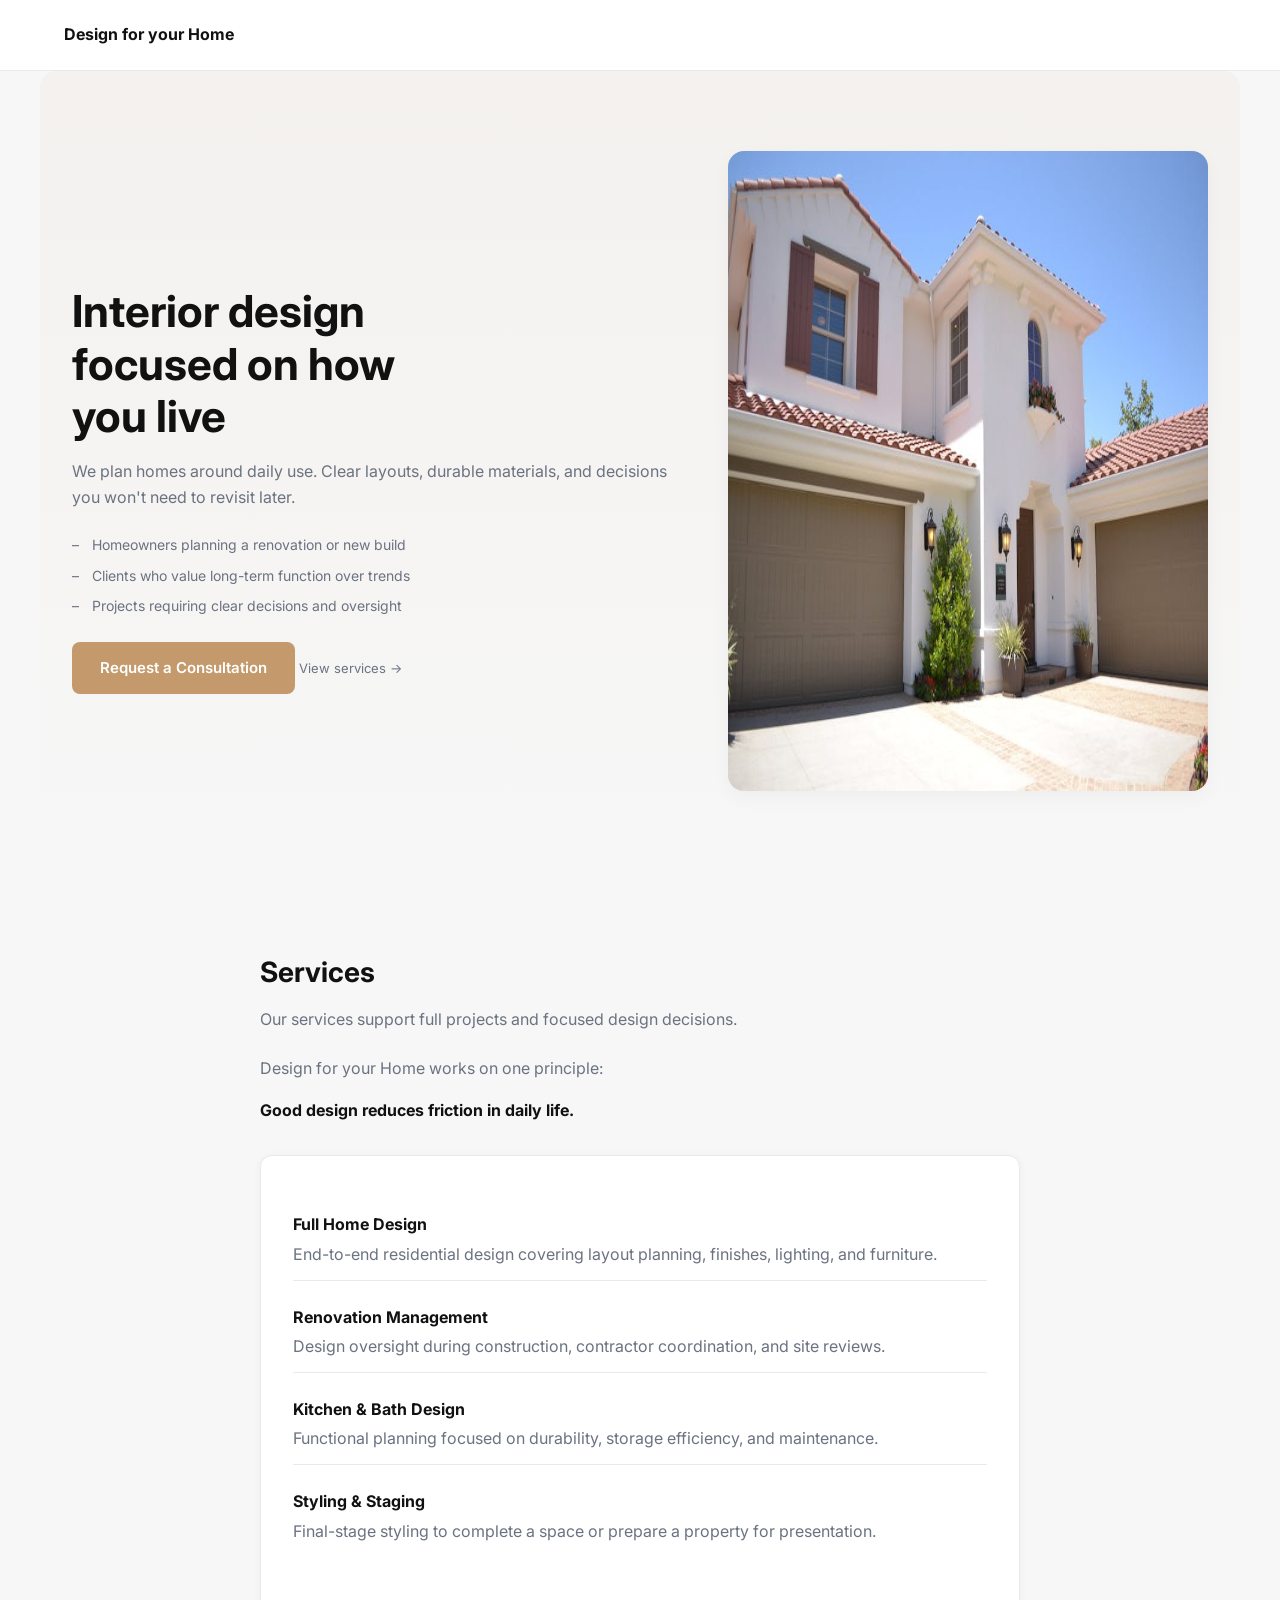
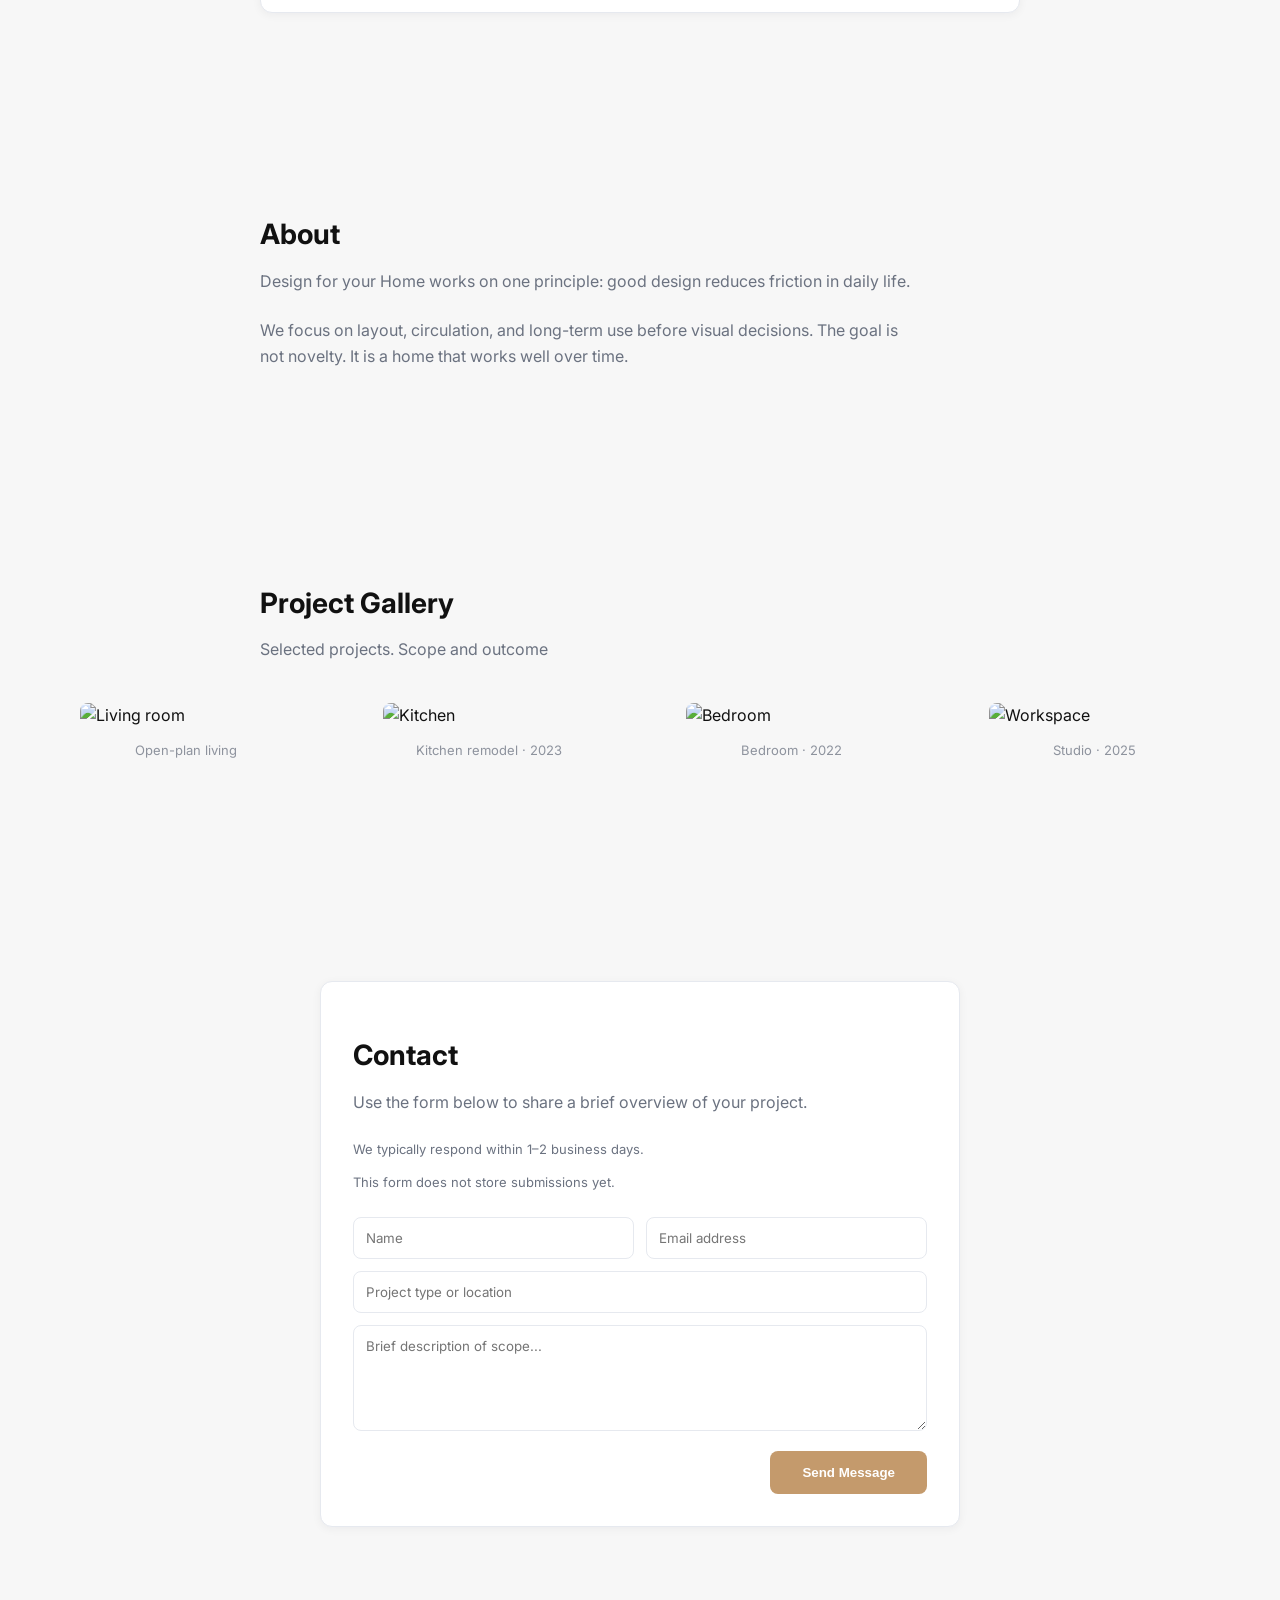
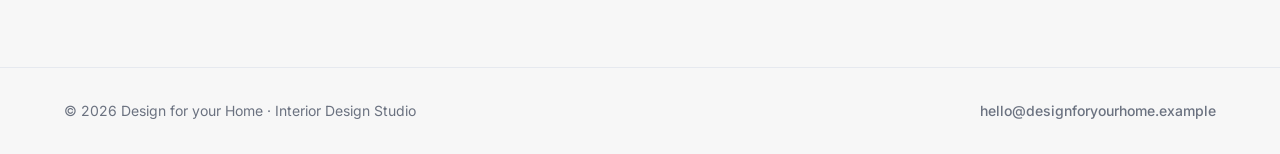
==== index.html @ 6b6bef93 "feat: finalize landing page v1 with CTA reinforcement" ====
<!DOCTYPE html>
<html lang="en">
  <head>
    <meta charset="utf-8" />
    <meta name="viewport" content="width=device-width, initial-scale=1" />
    <meta name="robots" content="index, follow" />
    <meta
      name="description"
      content="Interior design studio focused on functional, long-term residential design. Layout planning, renovations, and full home design."
    />
    <title>Design for your Home — Interior Design Studio</title>
    <link
      href="https://fonts.googleapis.com/css2?family=Inter:wght@300;500;700&display=swap"
      rel="stylesheet"
    />
    <link rel="stylesheet" href="assets/css/style.css" />
    <script src="assets/js/main.js" defer></script>
  </head>
  <body>
    <header class="site-header">
      <div class="container">
        <a class="brand" href="#">Design for your Home</a>
        <nav class="nav">
          <div id="nav-links" class="nav-links-wrapper">
            <a class="nav-link" href="#services">Services</a>
            <a class="nav-link" href="#about">About</a>
            <a class="btn btn-primary nav-cta" href="#contact">Contact</a>
          </div>

          <button
            id="mobile-toggle"
            class="mobile-toggle"
            aria-label="Toggle navigation"
            aria-expanded="false"
            aria-controls="nav-links"
          >
            <span class="bar"></span>
            <span class="bar"></span>
            <span class="bar"></span>
          </button>
        </nav>
      </div>
    </header>

    <main>
      <section class="container hero">
        <div class="hero-content">
          <h1>Interior design focused on how you live</h1>
          <p class="text-muted">
            We plan homes around daily use. Clear layouts, durable materials,
            and decisions you won't need to revisit later.
          </p>
          <ul class="hero-qualifier mt-md">
            <li>Homeowners planning a renovation or new build</li>
            <li>Clients who value long-term function over trends</li>
            <li>Projects requiring clear decisions and oversight</li>
          </ul>

          <div class="mt-md">
            <a class="btn btn-primary" href="#contact"
              >Request a Consultation</a
            >
            <a class="text-muted text-small mt-sm" href="#services">
              View services →
            </a>
          </div>
        </div>
        <div class="hero-image-wrapper">
          <img
            class="hero-img"
            src="assets/images/gallery-206172.jpg"
            alt="Modern white home exterior"
            width="960"
            height="640"
          />
        </div>
      </section>

      <section id="services" class="container section">
        <div class="section-narrow">
          <h2>Services</h2>
          <p class="text-muted">
            Our services support full projects and focused design decisions.
          </p>

          <p class="text-muted">Design for your Home works on one principle:</p>
          <p><strong>Good design reduces friction in daily life.</strong></p>

          <div class="card mt-lg">
            <dl class="service-list">
              <dt>Full Home Design</dt>
              <dd>
                End-to-end residential design covering layout planning,
                finishes, lighting, and furniture.
              </dd>

              <dt>Renovation Management</dt>
              <dd>
                Design oversight during construction, contractor coordination,
                and site reviews.
              </dd>

              <dt>Kitchen & Bath Design</dt>
              <dd>
                Functional planning focused on durability, storage efficiency,
                and maintenance.
              </dd>

              <dt>Styling & Staging</dt>
              <dd>
                Final-stage styling to complete a space or prepare a property
                for presentation.
              </dd>
            </dl>
          </div>
        </div>
      </section>

      <section id="about" class="container section">
        <div class="section-narrow">
          <h2>About</h2>
          <p class="text-muted">
            Design for your Home works on one principle: good design reduces
            friction in daily life.
          </p>
          <p class="text-muted">
            We focus on layout, circulation, and long-term use before visual
            decisions. The goal is not novelty. It is a home that works well
            over time.
          </p>
        </div>
      </section>

      <section class="container section">
        <div class="section-narrow">
          <h2>Project Gallery</h2>
          <p class="text-muted">Selected projects. Scope and outcome</p>
        </div>
        <div class="grid-4 mt-md">
          <figure>
            <img
              src="https://images.pexels.com/photos/206172/pexels-photo-206172.jpeg?auto=compress&cs=tinysrgb&w=800"
              alt="Living room"
              loading="lazy"
            />
            <figcaption class="text-muted text-small mt-sm">
              Open-plan living
            </figcaption>
          </figure>
          <figure>
            <img
              src="https://images.pexels.com/photos/271624/pexels-photo-271624.jpeg?auto=compress&cs=tinysrgb&w=800"
              alt="Kitchen"
              loading="lazy"
            />
            <figcaption class="text-muted text-small mt-sm">
              Kitchen remodel · 2023
            </figcaption>
          </figure>
          <figure>
            <img
              src="https://images.pexels.com/photos/271806/pexels-photo-271806.jpeg?auto=compress&cs=tinysrgb&w=800"
              alt="Bedroom"
              loading="lazy"
            />
            <figcaption class="text-muted text-small mt-sm">
              Bedroom · 2022
            </figcaption>
          </figure>
          <figure>
            <img
              src="https://images.pexels.com/photos/1571452/pexels-photo-1571452.jpeg?auto=compress&cs=tinysrgb&w=800"
              alt="Workspace"
              loading="lazy"
            />
            <figcaption class="text-muted text-small mt-sm">
              Studio · 2025
            </figcaption>
          </figure>
        </div>
      </section>

      <section id="contact" class="container section">
        <div class="section-narrow">
          <div class="card">
            <h2>Contact</h2>
            <p class="text-muted">
              Use the form below to share a brief overview of your project.
            </p>

            <p class="text-small text-muted">
              We typically respond within 1–2 business days.
            </p>
            <p class="text-small text-muted mt-sm">
              This form does not store submissions yet.
            </p>

            <form action="#" method="post" class="form-grid mt-md">
              <div class="form-row">
                <input
                  type="text"
                  name="name"
                  class="input-field"
                  placeholder="Name"
                  required
                />
                <input
                  type="email"
                  name="email"
                  class="input-field"
                  placeholder="Email address"
                  required
                />
              </div>
              <div>
                <input
                  type="text"
                  name="subject"
                  class="input-field"
                  placeholder="Project type or location"
                />
              </div>
              <div>
                <textarea
                  name="message"
                  class="input-field"
                  rows="5"
                  placeholder="Brief description of scope..."
                ></textarea>
              </div>
              <div class="text-right">
                <button type="submit" class="btn btn-primary">
                  Send Message
                </button>
              </div>
            </form>
          </div>
        </div>
      </section>
    </main>

    <footer class="site-footer">
      <div class="container footer-flex">
        <div>
          <div>© 2026 Design for your Home · Interior Design Studio</div>
        </div>
        <div>
          <a href="mailto:hello@designforyourhome.example"
            >hello@designforyourhome.example</a
          >
        </div>
      </div>
    </footer>
  </body>
</html>
---- assets/css/style.css ----
:root {
  /* --- 1. Design Tokens --- */
  --color-primary: #c49a6c;
  --color-primary-fg: #ffffff;

  --color-bg: #f7f7f7;
  --color-surface: #ffffff;

  --color-text-main: #111111;
  --color-text-muted: #6b7280;
  --color-border: #e6e9ef;

  /* Spacing Scale */
  --space-xs: 8px;
  --space-sm: 12px;
  --space-md: 24px; /* Increased slightly for better breathing room */
  --space-lg: 32px;
  --space-xl: 60px;
  --space-2xl: 80px;

  --container-width: 1200px;

  --radius-sm: 8px;
  --radius-md: 12px;
  --radius-lg: 16px;

  --shadow-sm: 0 2px 10px rgba(15, 23, 35, 0.05);
  --shadow-card: 0 6px 20px rgba(15, 23, 35, 0.04);
}

/* --- 2. Base Reset --- */
* {
  box-sizing: border-box;
}

body {
  margin: 0;
  font-family: "Inter", system-ui, sans-serif;
  color: var(--color-text-main);
  background: var(--color-bg);
  line-height: 1.6;
  -webkit-font-smoothing: antialiased;
}

a {
  text-decoration: none;
  color: inherit;
  transition: opacity 0.2s;
}
a:hover {
  opacity: 0.8;
}

img {
  max-width: 100%;
  display: block;
}

h1 {
  font-size: 2.75rem;
  line-height: 1.2;
  margin-bottom: var(--space-sm);
}

h2 {
  font-size: 1.75rem;
  line-height: 1.3;
  margin-bottom: var(--space-sm);
}

h3 {
  font-size: 1.25rem;
  line-height: 1.4;
  margin-bottom: var(--space-xs);
}

p {
  margin-bottom: var(--space-sm);
  max-width: 65ch;
}

/* --- 3. Layout Classes --- */
.container {
  max-width: var(--container-width);
  margin: 0 auto;
  padding: 0 var(--space-md);
}

.section {
  padding: var(--space-xl) 0;
}

.section + .section {
  margin-top: var(--space-xl);
}

.section-narrow {
  max-width: 760px;
  margin: auto;
}

.section h2 {
  margin-bottom: var(--space-sm);
}

.section p:first-of-type {
  margin-bottom: var(--space-md);
}

/* Grids */
.grid-3 {
  display: grid;
  grid-template-columns: repeat(3, 1fr);
  gap: var(--space-md);
}

.grid-4 {
  display: grid;
  grid-template-columns: repeat(4, 1fr);
  gap: var(--space-sm);
}

/* --- 4. Components --- */
/* Buttons */
.btn {
  display: inline-block;
  padding: 12px 20px;
  border-radius: var(--radius-sm);
  font-weight: 600;
  cursor: pointer;
  border: none;
}

.btn-primary {
  background: var(--color-primary);
  color: var(--color-primary-fg);
}

/* Navigation */
.site-header {
  background: var(--color-surface);
  position: sticky;
  top: 0;
  z-index: 100;
  border-bottom: 1px solid var(--color-border);
}

.site-header .container {
  display: flex;
  align-items: center;
  justify-content: space-between;
  height: 70px;
}

.brand {
  font-weight: 700;
  color: var(--color-text-main);
}
.nav {
  display: flex;
  gap: var(--space-md);
  align-items: center;
}
.nav-link {
  color: var(--color-text-muted);
  font-size: 14px;
  font-weight: 500;
}
.nav-link:hover {
  color: var(--color-primary);
}
.nav-link.active-link {
  color: var(--color-text-main);
  font-weight: 700;
}
/* Default state: Hidden */
.nav-links-wrapper {
  display: none;
  position: absolute;
  top: 70px; /* Height of header */
  left: 0;
  width: 100%;
  background: var(--color-surface);
  border-bottom: 1px solid var(--color-border);
  padding: var(--space-md);
  flex-direction: column;
  box-shadow: var(--shadow-card);
}

/* JS adds this class when clicked */
.nav-links-wrapper.is-open {
  display: flex;
}
/* Header CTA emphasis (JS-assisted) */
.nav-cta.cta-active {
  box-shadow: 0 0 0 6px rgba(196, 154, 108, 0.15);
  transition: box-shadow 0.3s ease;
}

/* Cards */
.card {
  background: var(--color-surface);
  padding: var(--space-lg);
  border-radius: var(--radius-md);
  border: 1px solid var(--color-border);
  box-shadow: var(--shadow-sm);
  margin-top: var(--space-md);
}

#contact .card {
  max-width: 640px;
  margin-left: auto;
  margin-right: auto;
}
#contact .btn-primary {
  padding: 14px 32px;
}

/* Specific Sections */
.hero {
  display: grid;
  grid-template-columns: 1fr 480px;
  gap: var(--space-lg);
  align-items: center;

  padding: var(--space-2xl) calc(var(--space-md) + 8px);

  background: linear-gradient(180deg, rgba(196, 154, 108, 0.06), transparent);
  border-radius: var(--radius-lg);
}

.hero h1 {
  max-width: 12ch;
}
.hero-qualifier {
  list-style: none;
  padding: 0;
  margin: 0;
  max-width: 42ch;
}

.hero-qualifier li {
  position: relative;
  padding-left: 20px;
  margin-bottom: 8px;
  color: var(--color-text-muted);
  font-size: 14px;
}

.hero-qualifier li::before {
  content: "–";
  position: absolute;
  left: 0;
}

.hero .btn-primary {
  padding: 14px 28px;
  font-size: 15px;
}

.hero-img {
  border-radius: var(--radius-lg);
  box-shadow: var(--shadow-card);
}

/* Service List */
.service-list dt {
  font-weight: 700;
  margin-top: var(--space-md);
  color: var(--color-text-main);
  font-size: 1rem;
}
.service-list dd {
  margin: 4px 0 var(--space-md) 0;
  color: var(--color-text-muted);
  padding-bottom: var(--space-sm);
  border-bottom: 1px solid var(--color-border);
}
.service-list dd:last-of-type {
  border-bottom: none;
}
#services p {
  max-width: 50ch;
}

/* Forms */
.form-grid {
  display: grid;
  gap: var(--space-sm);
}
.form-row {
  display: grid;
  grid-template-columns: 1fr 1fr;
  gap: var(--space-sm);
}
.input-field {
  width: 100%;
  padding: 12px;
  border-radius: var(--radius-sm);
  border: 1px solid var(--color-border);
  font-family: inherit;
}
.input-field:focus {
  outline: 2px solid var(--color-primary);
  border-color: transparent;
}
.footer-flex {
  display: flex;
  justify-content: space-between;
}
.site-footer {
  padding: var(--space-lg) 0;
  border-top: 1px solid var(--color-border);
  color: var(--color-text-muted);
  font-size: 14px;
  margin-top: var(--space-2xl);
}
.site-footer a {
  color: var(--color-text-muted);
  font-weight: 500;
}

.mt-sm {
  margin-top: var(--space-sm);
}
.mt-md {
  margin-top: var(--space-md);
}
.mt-lg {
  margin-top: var(--space-lg);
}

.text-muted {
  color: var(--color-text-muted);
}
.text-small {
  font-size: 13px;
}
.text-right {
  text-align: right;
}

.col-span-2 {
  grid-column: span 2;
}
.img-cover {
  width: 100%;
  height: 100%;
  object-fit: cover;
}
figure img {
  border-radius: var(--radius-sm);
  transition: transform 0.3s ease, box-shadow 0.3s ease;
}

figure:hover img {
  transform: translateY(-2px);
  box-shadow: var(--shadow-card);
}

figcaption {
  opacity: 0.75;
  text-align: center;
}

.mobile-toggle {
  display: none;
  background: none;
  border: none;
  cursor: pointer;
  padding: 4px;
}
.mobile-toggle .bar {
  display: block;
  width: 24px;
  height: 2px;
  background: var(--color-text-main);
  margin: 5px 0;
  transition: 0.3s;
}
@media (max-width: 768px) {
  .nav {
    display: flex;
    gap: var(--space-sm);
  }
  .mobile-toggle {
    display: block;
  }
  .nav-link {
    display: none;
  }

  .grid-3,
  .grid-4,
  .form-row,
  .hero {
    grid-template-columns: 1fr;
  }

  .hero {
    text-align: center;
    padding-top: var(--space-xl);
  }

  .hero-qualifier {
    margin: 0 auto;
    text-align: left;
    display: inline-block;
  }

  .col-span-2 {
    grid-column: span 1;
  }
}
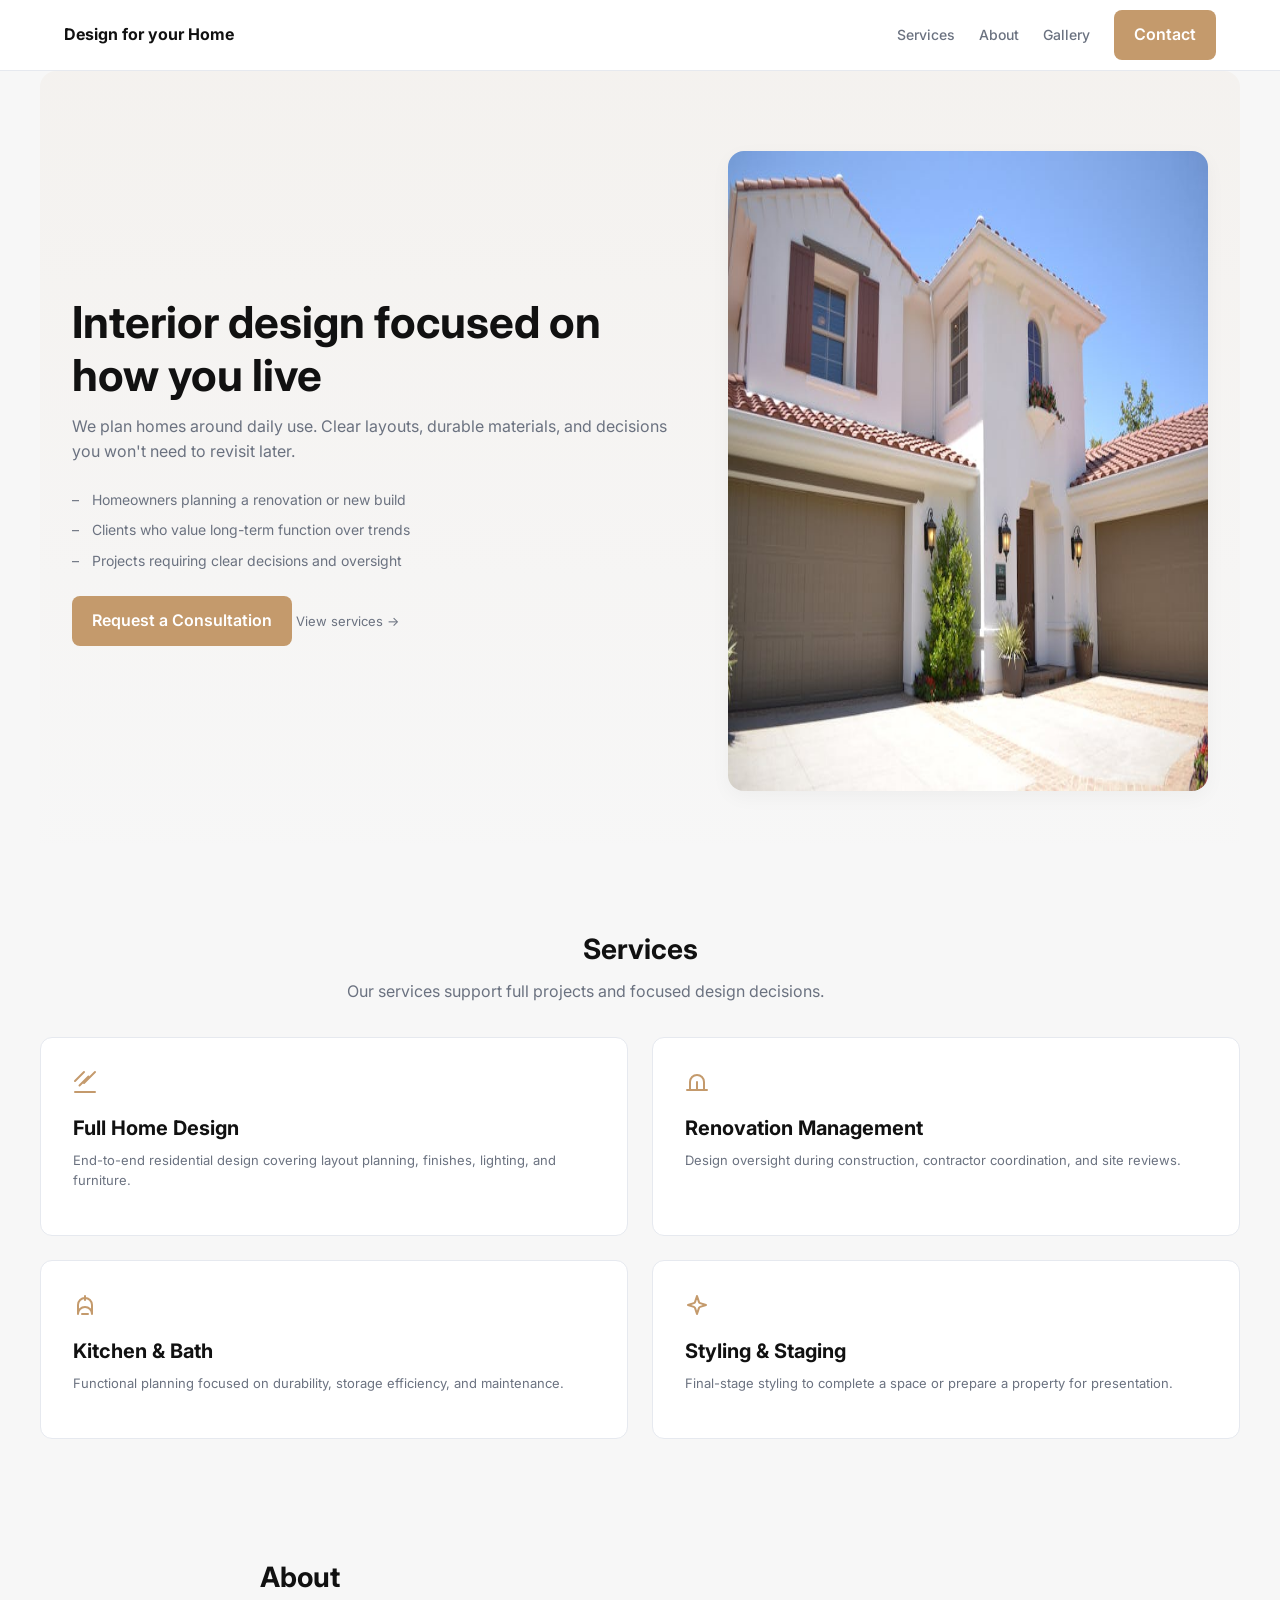
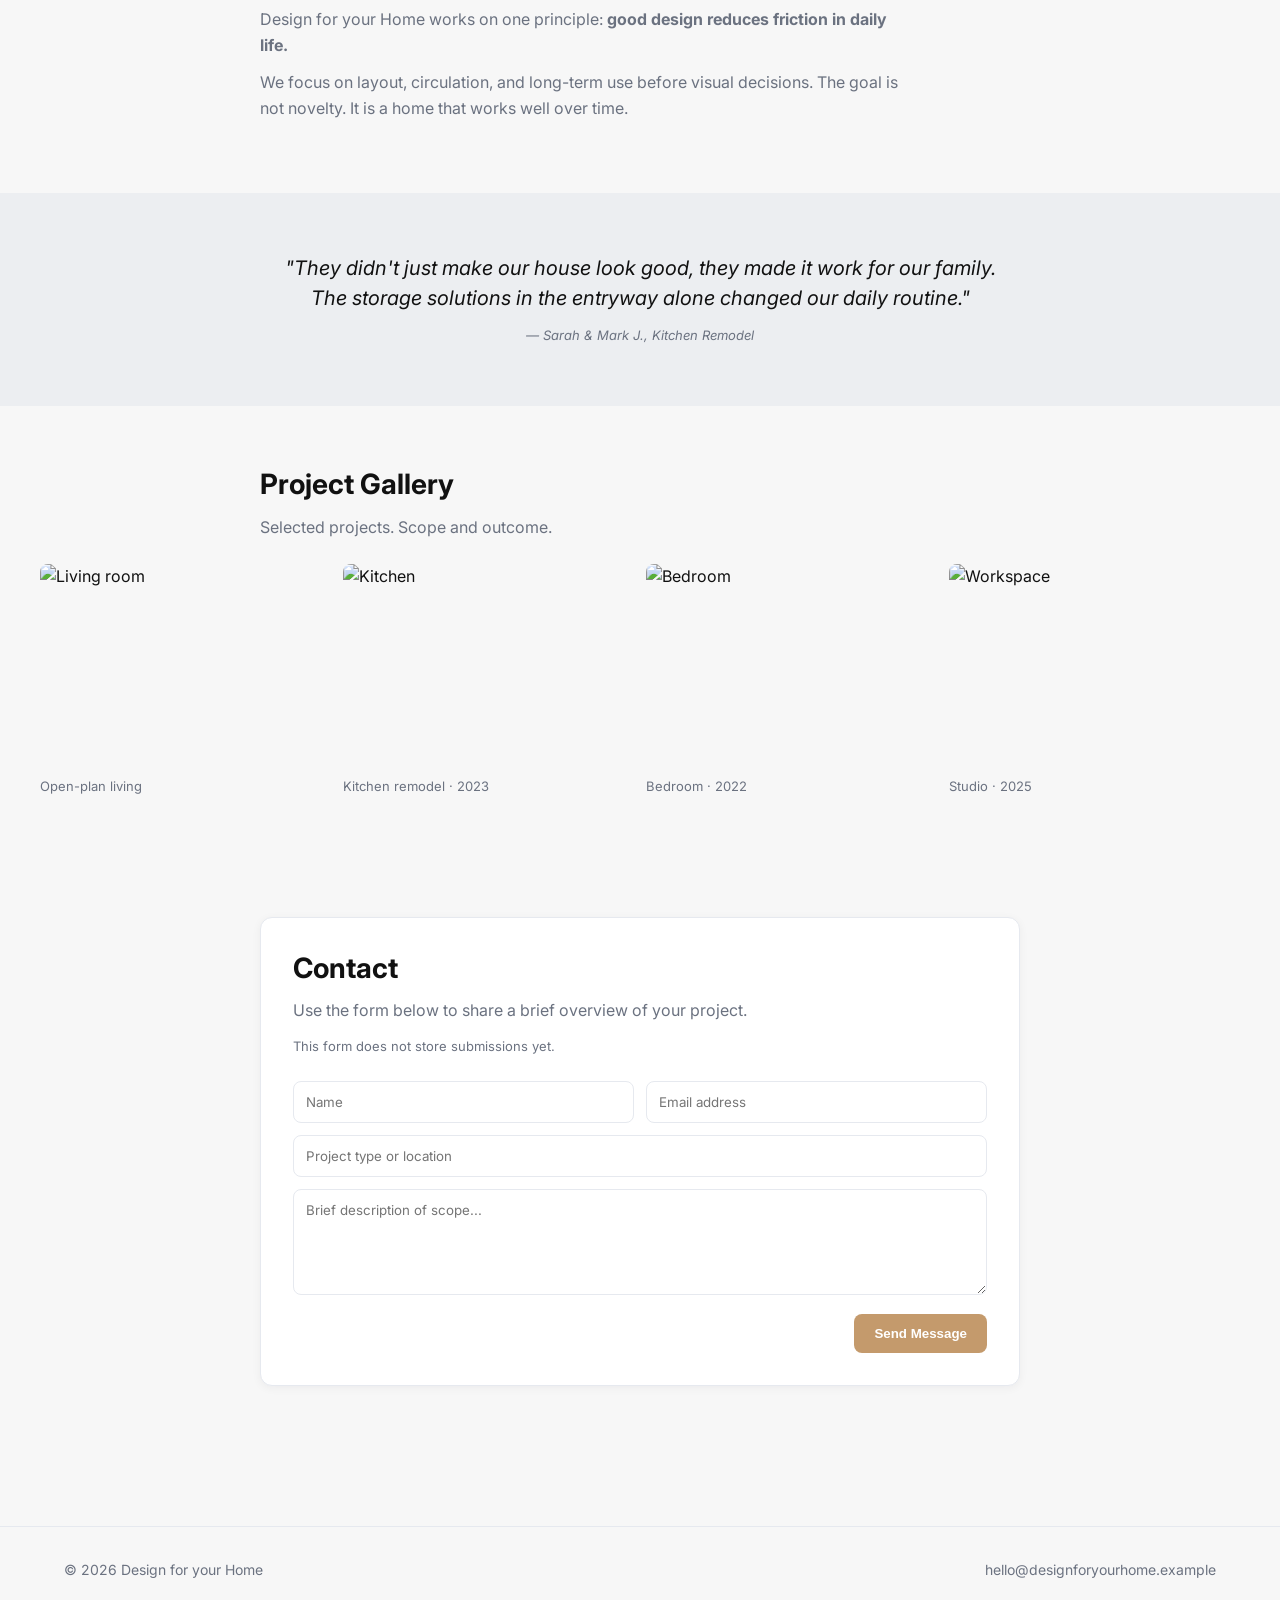
==== commit 966708c1: "feat: upgrade UI with services grid, testimonials, and lightbox gallery" ====
--- a/index.html
+++ b/index.html
@@ -1,4 +1,4 @@
-<!DOCTYPE html>
+<!doctype html>
 <html lang="en">
   <head>
     <meta charset="utf-8" />
@@ -10,13 +10,18 @@
     />
     <title>Design for your Home — Interior Design Studio</title>
     <link
-      href="https://fonts.googleapis.com/css2?family=Inter:wght@300;500;700&display=swap"
+      href="https://fonts.googleapis.com/css2?family=Inter:wght@300;400;500;600&display=swap"
       rel="stylesheet"
     />
     <link rel="stylesheet" href="assets/css/style.css" />
     <script src="assets/js/main.js" defer></script>
   </head>
   <body>
+    <div id="lightbox" class="lightbox">
+      <span class="lightbox-close">&times;</span>
+      <img id="lightbox-img" src="" alt="Enlarged view" />
+    </div>
+
     <header class="site-header">
       <div class="container">
         <a class="brand" href="#">Design for your Home</a>
@@ -24,6 +29,7 @@
           <div id="nav-links" class="nav-links-wrapper">
             <a class="nav-link" href="#services">Services</a>
             <a class="nav-link" href="#about">About</a>
+            <a class="nav-link" href="#gallery">Gallery</a>
             <a class="btn btn-primary nav-cta" href="#contact">Contact</a>
           </div>
 
@@ -43,7 +49,7 @@
     </header>
 
     <main>
-      <section class="container hero">
+      <section class="container hero reveal">
         <div class="hero-content">
           <h1>Interior design focused on how you live</h1>
           <p class="text-muted">
@@ -77,51 +83,119 @@
       </section>
 
       <section id="services" class="container section">
-        <div class="section-narrow">
+        <div class="section-narrow text-center mb-lg reveal">
           <h2>Services</h2>
           <p class="text-muted">
             Our services support full projects and focused design decisions.
           </p>
-
-          <p class="text-muted">Design for your Home works on one principle:</p>
-          <p><strong>Good design reduces friction in daily life.</strong></p>
-
-          <div class="card mt-lg">
-            <dl class="service-list">
-              <dt>Full Home Design</dt>
-              <dd>
-                End-to-end residential design covering layout planning,
-                finishes, lighting, and furniture.
-              </dd>
-
-              <dt>Renovation Management</dt>
-              <dd>
-                Design oversight during construction, contractor coordination,
-                and site reviews.
-              </dd>
-
-              <dt>Kitchen & Bath Design</dt>
-              <dd>
-                Functional planning focused on durability, storage efficiency,
-                and maintenance.
-              </dd>
-
-              <dt>Styling & Staging</dt>
-              <dd>
-                Final-stage styling to complete a space or prepare a property
-                for presentation.
-              </dd>
-            </dl>
-          </div>
-        </div>
-      </section>
-
-      <section id="about" class="container section">
+        </div>
+
+        <div class="grid-2 reveal">
+          <div class="service-card">
+            <div class="service-icon">
+              <svg
+                width="24"
+                height="24"
+                viewBox="0 0 24 24"
+                fill="none"
+                stroke="currentColor"
+                stroke-width="2"
+                stroke-linecap="round"
+                stroke-linejoin="round"
+              >
+                <path d="M2 22h20" />
+                <path d="M11 2 2 11" />
+                <path d="M15.5 6.5 6.5 15.5" />
+                <path d="M22 2 11 13" />
+              </svg>
+            </div>
+            <h3>Full Home Design</h3>
+            <p class="text-small text-muted">
+              End-to-end residential design covering layout planning, finishes,
+              lighting, and furniture.
+            </p>
+          </div>
+
+          <div class="service-card">
+            <div class="service-icon">
+              <svg
+                width="24"
+                height="24"
+                viewBox="0 0 24 24"
+                fill="none"
+                stroke="currentColor"
+                stroke-width="2"
+                stroke-linecap="round"
+                stroke-linejoin="round"
+              >
+                <path d="M2 20h20" />
+                <path d="M5 20v-8a7 7 0 0 1 14 0v8" />
+                <path d="M12 12v8" />
+              </svg>
+            </div>
+            <h3>Renovation Management</h3>
+            <p class="text-small text-muted">
+              Design oversight during construction, contractor coordination, and
+              site reviews.
+            </p>
+          </div>
+
+          <div class="service-card">
+            <div class="service-icon">
+              <svg
+                width="24"
+                height="24"
+                viewBox="0 0 24 24"
+                fill="none"
+                stroke="currentColor"
+                stroke-width="2"
+                stroke-linecap="round"
+                stroke-linejoin="round"
+              >
+                <path d="M9 21h6" />
+                <path d="M5 21a7 7 0 0 1 14 0v-9a7 7 0 0 0-14 0v9Z" />
+                <path d="M12 3v4" />
+              </svg>
+            </div>
+            <h3>Kitchen & Bath</h3>
+            <p class="text-small text-muted">
+              Functional planning focused on durability, storage efficiency, and
+              maintenance.
+            </p>
+          </div>
+
+          <div class="service-card">
+            <div class="service-icon">
+              <svg
+                width="24"
+                height="24"
+                viewBox="0 0 24 24"
+                fill="none"
+                stroke="currentColor"
+                stroke-width="2"
+                stroke-linecap="round"
+                stroke-linejoin="round"
+              >
+                <path
+                  d="m12 3-1.912 5.813a2 2 0 0 1-1.275 1.275L3 12l5.813 1.912a2 2 0 0 1 1.275 1.275L12 21l1.912-5.813a2 2 0 0 1 1.275-1.275L21 12l-5.813-1.912a2 2 0 0 1-1.275-1.275L12 3Z"
+                />
+              </svg>
+            </div>
+            <h3>Styling & Staging</h3>
+            <p class="text-small text-muted">
+              Final-stage styling to complete a space or prepare a property for
+              presentation.
+            </p>
+          </div>
+        </div>
+      </section>
+
+      <section id="about" class="container section reveal">
         <div class="section-narrow">
           <h2>About</h2>
           <p class="text-muted">
-            Design for your Home works on one principle: good design reduces
-            friction in daily life.
+            Design for your Home works on one principle:
+            <strong>good design reduces friction in daily life.</strong>
           </p>
           <p class="text-muted">
             We focus on layout, circulation, and long-term use before visual
@@ -131,47 +205,64 @@
         </div>
       </section>
 
-      <section class="container section">
-        <div class="section-narrow">
+      <section class="section bg-light reveal">
+        <div class="container section-narrow text-center">
+          <blockquote class="testimonial">
+            "They didn't just make our house look good, they made it work for
+            our family. The storage solutions in the entryway alone changed our
+            daily routine."
+          </blockquote>
+          <cite class="text-small text-muted mt-sm d-block"
+            >— Sarah & Mark J., Kitchen Remodel</cite
+          >
+        </div>
+      </section>
+
+      <section id="gallery" class="container section reveal">
+        <div class="section-narrow mb-md">
           <h2>Project Gallery</h2>
-          <p class="text-muted">Selected projects. Scope and outcome</p>
+          <p class="text-muted">Selected projects. Scope and outcome.</p>
         </div>
         <div class="grid-4 mt-md">
-          <figure>
+          <figure class="gallery-item">
             <img
               src="https://images.pexels.com/photos/206172/pexels-photo-206172.jpeg?auto=compress&cs=tinysrgb&w=800"
               alt="Living room"
               loading="lazy"
+              data-full="https://images.pexels.com/photos/206172/pexels-photo-206172.jpeg?auto=compress&cs=tinysrgb&w=1600"
             />
             <figcaption class="text-muted text-small mt-sm">
               Open-plan living
             </figcaption>
           </figure>
-          <figure>
+          <figure class="gallery-item">
             <img
               src="https://images.pexels.com/photos/271624/pexels-photo-271624.jpeg?auto=compress&cs=tinysrgb&w=800"
               alt="Kitchen"
               loading="lazy"
+              data-full="https://images.pexels.com/photos/271624/pexels-photo-271624.jpeg?auto=compress&cs=tinysrgb&w=1600"
             />
             <figcaption class="text-muted text-small mt-sm">
               Kitchen remodel · 2023
             </figcaption>
           </figure>
-          <figure>
+          <figure class="gallery-item">
             <img
               src="https://images.pexels.com/photos/271806/pexels-photo-271806.jpeg?auto=compress&cs=tinysrgb&w=800"
               alt="Bedroom"
               loading="lazy"
+              data-full="https://images.pexels.com/photos/271806/pexels-photo-271806.jpeg?auto=compress&cs=tinysrgb&w=1600"
             />
             <figcaption class="text-muted text-small mt-sm">
               Bedroom · 2022
             </figcaption>
           </figure>
-          <figure>
+          <figure class="gallery-item">
             <img
               src="https://images.pexels.com/photos/1571452/pexels-photo-1571452.jpeg?auto=compress&cs=tinysrgb&w=800"
               alt="Workspace"
               loading="lazy"
+              data-full="https://images.pexels.com/photos/1571452/pexels-photo-1571452.jpeg?auto=compress&cs=tinysrgb&w=1600"
             />
             <figcaption class="text-muted text-small mt-sm">
               Studio · 2025
@@ -180,16 +271,12 @@
         </div>
       </section>
 
-      <section id="contact" class="container section">
+      <section id="contact" class="container section reveal">
         <div class="section-narrow">
           <div class="card">
             <h2>Contact</h2>
             <p class="text-muted">
               Use the form below to share a brief overview of your project.
-            </p>
-
-            <p class="text-small text-muted">
-              We typically respond within 1–2 business days.
             </p>
             <p class="text-small text-muted mt-sm">
               This form does not store submissions yet.
@@ -241,13 +328,9 @@
 
     <footer class="site-footer">
       <div class="container footer-flex">
+        <div>© 2026 Design for your Home</div>
         <div>
-          <div>© 2026 Design for your Home · Interior Design Studio</div>
-        </div>
-        <div>
-          <a href="mailto:hello@designforyourhome.example"
-            >hello@designforyourhome.example</a
-          >
+          <a href="mailto:hello@example.com">hello@designforyourhome.example</a>
         </div>
       </div>
     </footer>
--- a/assets/css/style.css
+++ b/assets/css/style.css
@@ -2,24 +2,22 @@
   /* --- 1. Design Tokens --- */
   --color-primary: #c49a6c;
   --color-primary-fg: #ffffff;
-
   --color-bg: #f7f7f7;
   --color-surface: #ffffff;
-
   --color-text-main: #111111;
   --color-text-muted: #6b7280;
   --color-border: #e6e9ef;
+  --color-bg-alt: #eceef1; /* New for testimonials */
 
   /* Spacing Scale */
   --space-xs: 8px;
   --space-sm: 12px;
-  --space-md: 24px; /* Increased slightly for better breathing room */
+  --space-md: 24px;
   --space-lg: 32px;
   --space-xl: 60px;
   --space-2xl: 80px;
 
   --container-width: 1200px;
-
   --radius-sm: 8px;
   --radius-md: 12px;
   --radius-lg: 16px;
@@ -29,6 +27,10 @@
 }
 
 /* --- 2. Base Reset --- */
+html {
+  scroll-behavior: smooth; /* Smooth scrolling */
+}
+
 * {
   box-sizing: border-box;
 }
@@ -47,6 +49,7 @@
   color: inherit;
   transition: opacity 0.2s;
 }
+
 a:hover {
   opacity: 0.8;
 }
@@ -59,23 +62,20 @@
 h1 {
   font-size: 2.75rem;
   line-height: 1.2;
-  margin-bottom: var(--space-sm);
-}
-
+  margin: 0 0 var(--space-sm) 0;
+}
 h2 {
   font-size: 1.75rem;
   line-height: 1.3;
-  margin-bottom: var(--space-sm);
-}
-
+  margin: 0 0 var(--space-sm) 0;
+}
 h3 {
   font-size: 1.25rem;
   line-height: 1.4;
-  margin-bottom: var(--space-xs);
-}
-
+  margin: 0 0 var(--space-xs) 0;
+}
 p {
-  margin-bottom: var(--space-sm);
+  margin: 0 0 var(--space-sm) 0;
   max-width: 65ch;
 }
 
@@ -90,30 +90,27 @@
   padding: var(--space-xl) 0;
 }
 
-.section + .section {
-  margin-top: var(--space-xl);
-}
-
 .section-narrow {
   max-width: 760px;
   margin: auto;
 }
 
-.section h2 {
-  margin-bottom: var(--space-sm);
-}
-
-.section p:first-of-type {
+.text-center {
+  text-align: center;
+}
+.mb-lg {
+  margin-bottom: var(--space-lg);
+}
+.mb-md {
   margin-bottom: var(--space-md);
 }
 
 /* Grids */
-.grid-3 {
+.grid-2 {
   display: grid;
-  grid-template-columns: repeat(3, 1fr);
+  grid-template-columns: repeat(2, 1fr);
   gap: var(--space-md);
 }
-
 .grid-4 {
   display: grid;
   grid-template-columns: repeat(4, 1fr);
@@ -121,7 +118,6 @@
 }
 
 /* --- 4. Components --- */
-/* Buttons */
 .btn {
   display: inline-block;
   padding: 12px 20px;
@@ -129,8 +125,11 @@
   font-weight: 600;
   cursor: pointer;
   border: none;
-}
-
+  transition: transform 0.2s ease;
+}
+.btn:active {
+  transform: scale(0.98);
+}
 .btn-primary {
   background: var(--color-primary);
   color: var(--color-primary-fg);
@@ -144,14 +143,12 @@
   z-index: 100;
   border-bottom: 1px solid var(--color-border);
 }
-
 .site-header .container {
   display: flex;
   align-items: center;
   justify-content: space-between;
   height: 70px;
 }
-
 .brand {
   font-weight: 700;
   color: var(--color-text-main);
@@ -169,200 +166,14 @@
 .nav-link:hover {
   color: var(--color-primary);
 }
-.nav-link.active-link {
-  color: var(--color-text-main);
-  font-weight: 700;
-}
-/* Default state: Hidden */
+
 .nav-links-wrapper {
-  display: none;
-  position: absolute;
-  top: 70px; /* Height of header */
-  left: 0;
-  width: 100%;
-  background: var(--color-surface);
-  border-bottom: 1px solid var(--color-border);
-  padding: var(--space-md);
-  flex-direction: column;
-  box-shadow: var(--shadow-card);
-}
-
-/* JS adds this class when clicked */
-.nav-links-wrapper.is-open {
   display: flex;
-}
-/* Header CTA emphasis (JS-assisted) */
-.nav-cta.cta-active {
-  box-shadow: 0 0 0 6px rgba(196, 154, 108, 0.15);
-  transition: box-shadow 0.3s ease;
-}
-
-/* Cards */
-.card {
-  background: var(--color-surface);
-  padding: var(--space-lg);
-  border-radius: var(--radius-md);
-  border: 1px solid var(--color-border);
-  box-shadow: var(--shadow-sm);
-  margin-top: var(--space-md);
-}
-
-#contact .card {
-  max-width: 640px;
-  margin-left: auto;
-  margin-right: auto;
-}
-#contact .btn-primary {
-  padding: 14px 32px;
-}
-
-/* Specific Sections */
-.hero {
-  display: grid;
-  grid-template-columns: 1fr 480px;
-  gap: var(--space-lg);
+  gap: var(--space-md);
   align-items: center;
-
-  padding: var(--space-2xl) calc(var(--space-md) + 8px);
-
-  background: linear-gradient(180deg, rgba(196, 154, 108, 0.06), transparent);
-  border-radius: var(--radius-lg);
-}
-
-.hero h1 {
-  max-width: 12ch;
-}
-.hero-qualifier {
-  list-style: none;
-  padding: 0;
-  margin: 0;
-  max-width: 42ch;
-}
-
-.hero-qualifier li {
-  position: relative;
-  padding-left: 20px;
-  margin-bottom: 8px;
-  color: var(--color-text-muted);
-  font-size: 14px;
-}
-
-.hero-qualifier li::before {
-  content: "–";
-  position: absolute;
-  left: 0;
-}
-
-.hero .btn-primary {
-  padding: 14px 28px;
-  font-size: 15px;
-}
-
-.hero-img {
-  border-radius: var(--radius-lg);
-  box-shadow: var(--shadow-card);
-}
-
-/* Service List */
-.service-list dt {
-  font-weight: 700;
-  margin-top: var(--space-md);
-  color: var(--color-text-main);
-  font-size: 1rem;
-}
-.service-list dd {
-  margin: 4px 0 var(--space-md) 0;
-  color: var(--color-text-muted);
-  padding-bottom: var(--space-sm);
-  border-bottom: 1px solid var(--color-border);
-}
-.service-list dd:last-of-type {
-  border-bottom: none;
-}
-#services p {
-  max-width: 50ch;
-}
-
-/* Forms */
-.form-grid {
-  display: grid;
-  gap: var(--space-sm);
-}
-.form-row {
-  display: grid;
-  grid-template-columns: 1fr 1fr;
-  gap: var(--space-sm);
-}
-.input-field {
-  width: 100%;
-  padding: 12px;
-  border-radius: var(--radius-sm);
-  border: 1px solid var(--color-border);
-  font-family: inherit;
-}
-.input-field:focus {
-  outline: 2px solid var(--color-primary);
-  border-color: transparent;
-}
-.footer-flex {
-  display: flex;
-  justify-content: space-between;
-}
-.site-footer {
-  padding: var(--space-lg) 0;
-  border-top: 1px solid var(--color-border);
-  color: var(--color-text-muted);
-  font-size: 14px;
-  margin-top: var(--space-2xl);
-}
-.site-footer a {
-  color: var(--color-text-muted);
-  font-weight: 500;
-}
-
-.mt-sm {
-  margin-top: var(--space-sm);
-}
-.mt-md {
-  margin-top: var(--space-md);
-}
-.mt-lg {
-  margin-top: var(--space-lg);
-}
-
-.text-muted {
-  color: var(--color-text-muted);
-}
-.text-small {
-  font-size: 13px;
-}
-.text-right {
-  text-align: right;
-}
-
-.col-span-2 {
-  grid-column: span 2;
-}
-.img-cover {
-  width: 100%;
-  height: 100%;
-  object-fit: cover;
-}
-figure img {
-  border-radius: var(--radius-sm);
-  transition: transform 0.3s ease, box-shadow 0.3s ease;
-}
-
-figure:hover img {
-  transform: translateY(-2px);
-  box-shadow: var(--shadow-card);
-}
-
-figcaption {
-  opacity: 0.75;
-  text-align: center;
-}
-
+}
+
+/* Mobile Menu Toggle */
 .mobile-toggle {
   display: none;
   background: none;
@@ -378,37 +189,237 @@
   margin: 5px 0;
   transition: 0.3s;
 }
+
+/* Service Cards (New) */
+.service-card {
+  background: var(--color-surface);
+  padding: var(--space-lg);
+  border-radius: var(--radius-md);
+  border: 1px solid var(--color-border);
+  transition:
+    transform 0.3s ease,
+    box-shadow 0.3s ease;
+}
+.service-card:hover {
+  transform: translateY(-5px);
+  box-shadow: var(--shadow-card);
+  border-color: var(--color-primary);
+}
+.service-icon {
+  color: var(--color-primary);
+  margin-bottom: var(--space-sm);
+}
+
+/* Testimonial (New) */
+.bg-light {
+  background-color: var(--color-bg-alt);
+}
+.testimonial {
+  font-size: 1.25rem;
+  font-style: italic;
+  color: var(--color-text-main);
+  margin: 0;
+  line-height: 1.5;
+}
+.d-block {
+  display: block;
+}
+
+/* Gallery & Lightbox */
+.gallery-item {
+  margin: 0;
+  cursor: zoom-in;
+}
+.gallery-item img {
+  border-radius: var(--radius-sm);
+  transition:
+    transform 0.3s ease,
+    box-shadow 0.3s ease;
+  height: 200px;
+  width: 100%;
+  object-fit: cover;
+}
+.gallery-item:hover img {
+  transform: translateY(-2px);
+  box-shadow: var(--shadow-card);
+}
+
+/* Lightbox Modal Styles */
+.lightbox {
+  display: none; /* Hidden by default */
+  position: fixed;
+  z-index: 1000;
+  left: 0;
+  top: 0;
+  width: 100%;
+  height: 100%;
+  background-color: rgba(0, 0, 0, 0.9);
+  align-items: center;
+  justify-content: center;
+}
+.lightbox.active {
+  display: flex;
+  animation: fadeIn 0.3s;
+}
+.lightbox img {
+  max-width: 90%;
+  max-height: 90%;
+  border-radius: 4px;
+}
+.lightbox-close {
+  position: absolute;
+  top: 20px;
+  right: 30px;
+  color: #fff;
+  font-size: 40px;
+  font-weight: bold;
+  cursor: pointer;
+}
+
+/* Animations */
+.reveal {
+  opacity: 0;
+  transform: translateY(30px);
+  transition: all 0.8s ease-out;
+}
+.reveal.active {
+  opacity: 1;
+  transform: translateY(0);
+}
+@keyframes fadeIn {
+  from {
+    opacity: 0;
+  }
+  to {
+    opacity: 1;
+  }
+}
+
+/* Form Styles */
+.card {
+  background: var(--color-surface);
+  padding: var(--space-lg);
+  border-radius: var(--radius-md);
+  border: 1px solid var(--color-border);
+  box-shadow: var(--shadow-sm);
+}
+.form-grid {
+  display: grid;
+  gap: var(--space-sm);
+}
+.form-row {
+  display: grid;
+  grid-template-columns: 1fr 1fr;
+  gap: var(--space-sm);
+}
+.input-field {
+  width: 100%;
+  padding: 12px;
+  border-radius: var(--radius-sm);
+  border: 1px solid var(--color-border);
+  font-family: inherit;
+}
+.input-field:focus {
+  outline: 2px solid var(--color-primary);
+  border-color: transparent;
+}
+
+/* Utilities */
+.hero {
+  display: grid;
+  grid-template-columns: 1fr 480px;
+  gap: var(--space-lg);
+  align-items: center;
+  padding: var(--space-2xl) calc(var(--space-md) + 8px);
+  background: linear-gradient(180deg, rgba(196, 154, 108, 0.06), transparent);
+  border-radius: var(--radius-lg);
+}
+.hero-img {
+  border-radius: var(--radius-lg);
+  box-shadow: var(--shadow-card);
+}
+.hero-qualifier {
+  list-style: none;
+  padding: 0;
+  margin: 0;
+  max-width: 42ch;
+}
+.hero-qualifier li {
+  position: relative;
+  padding-left: 20px;
+  margin-bottom: 8px;
+  color: var(--color-text-muted);
+  font-size: 14px;
+}
+.hero-qualifier li::before {
+  content: "–";
+  position: absolute;
+  left: 0;
+}
+.mt-sm {
+  margin-top: var(--space-sm);
+}
+.mt-md {
+  margin-top: var(--space-md);
+}
+.text-muted {
+  color: var(--color-text-muted);
+}
+.text-small {
+  font-size: 13px;
+}
+.text-right {
+  text-align: right;
+}
+.site-footer {
+  padding: var(--space-lg) 0;
+  border-top: 1px solid var(--color-border);
+  color: var(--color-text-muted);
+  font-size: 14px;
+  margin-top: var(--space-2xl);
+}
+.footer-flex {
+  display: flex;
+  justify-content: space-between;
+}
+
+/* Responsive */
 @media (max-width: 768px) {
-  .nav {
+  .nav-links-wrapper {
+    display: none; /* Hidden by default on mobile */
+    position: absolute;
+    top: 70px;
+    left: 0;
+    width: 100%;
+    background: var(--color-surface);
+    border-bottom: 1px solid var(--color-border);
+    padding: var(--space-md);
+    flex-direction: column;
+    box-shadow: var(--shadow-card);
+  }
+  .nav-links-wrapper.is-open {
     display: flex;
-    gap: var(--space-sm);
-  }
+  } /* Fixed logic */
+
   .mobile-toggle {
     display: block;
   }
-  .nav-link {
-    display: none;
-  }
-
-  .grid-3,
+  .grid-2,
   .grid-4,
   .form-row,
   .hero {
     grid-template-columns: 1fr;
   }
-
   .hero {
     text-align: center;
     padding-top: var(--space-xl);
   }
-
   .hero-qualifier {
     margin: 0 auto;
     text-align: left;
     display: inline-block;
   }
-
-  .col-span-2 {
-    grid-column: span 1;
-  }
-}
+  .hero-image-wrapper {
+    order: -1;
+  } /* Image on top for mobile */
+}
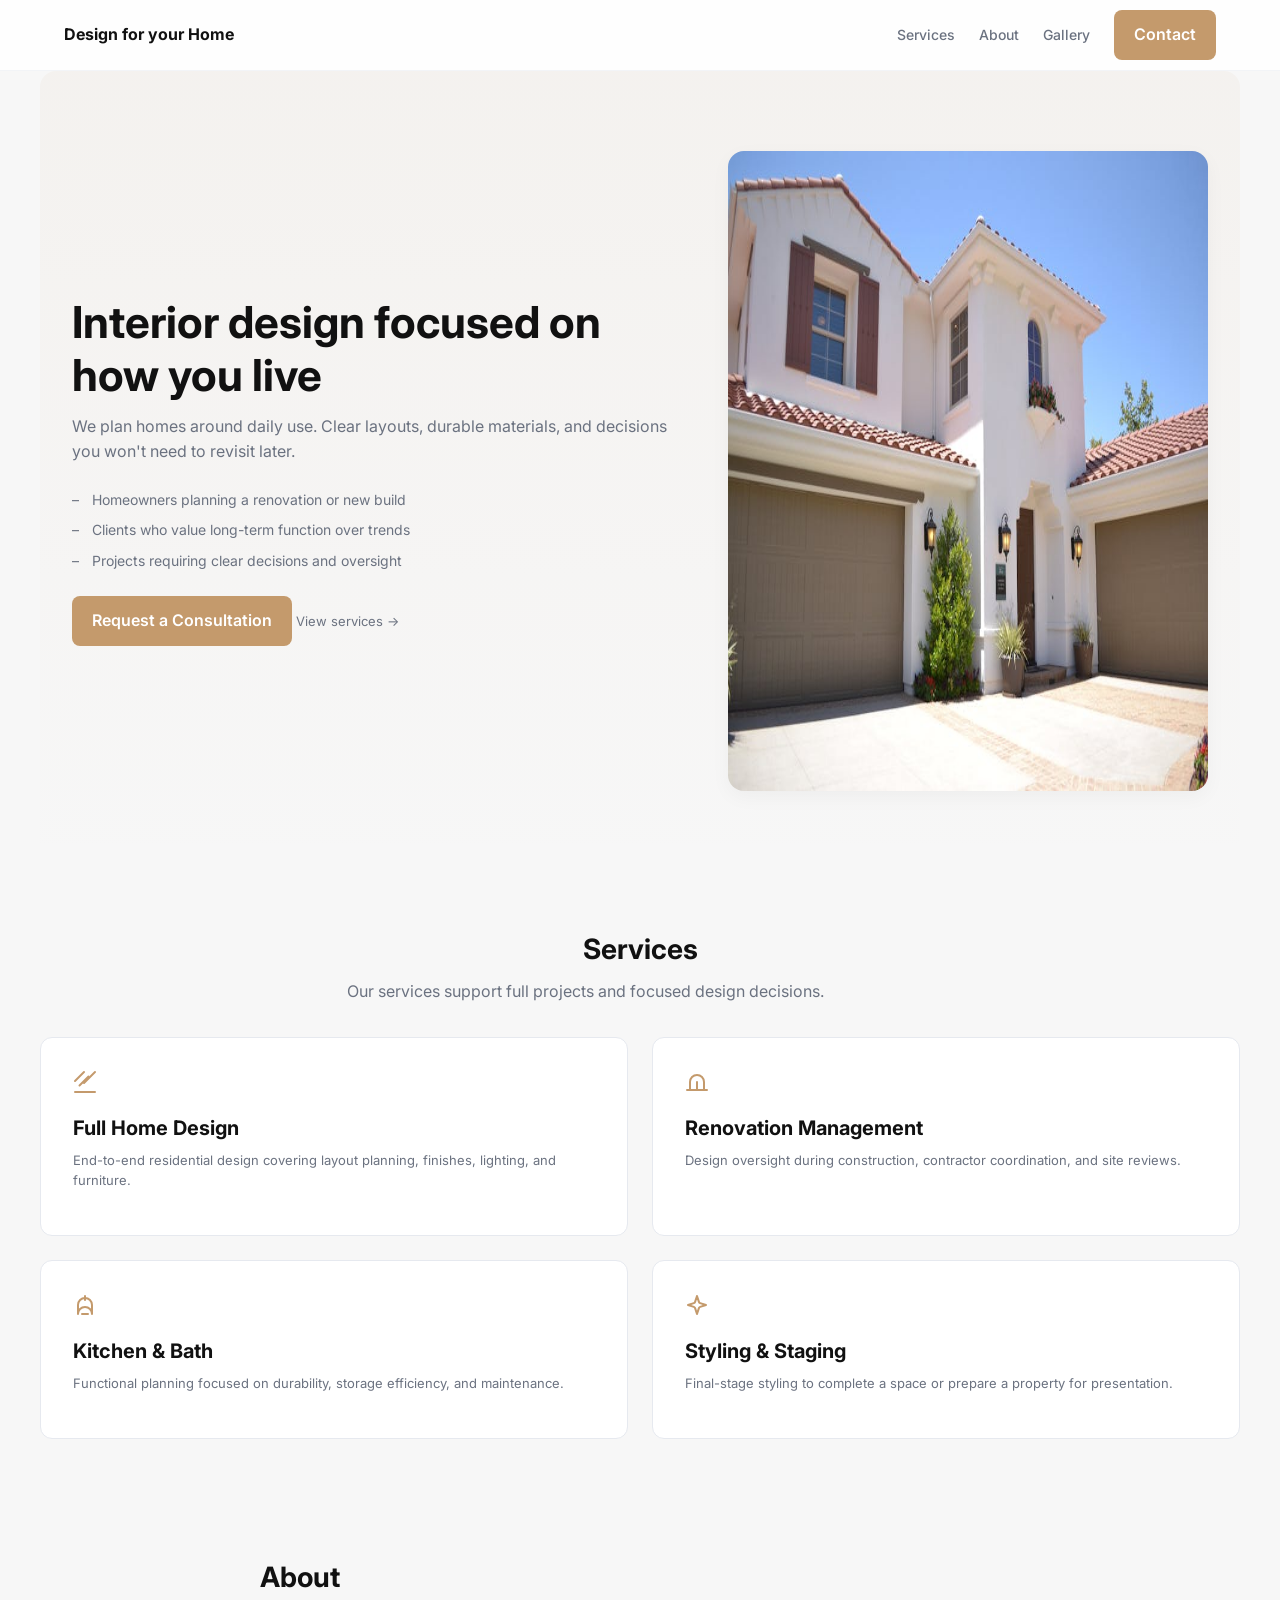
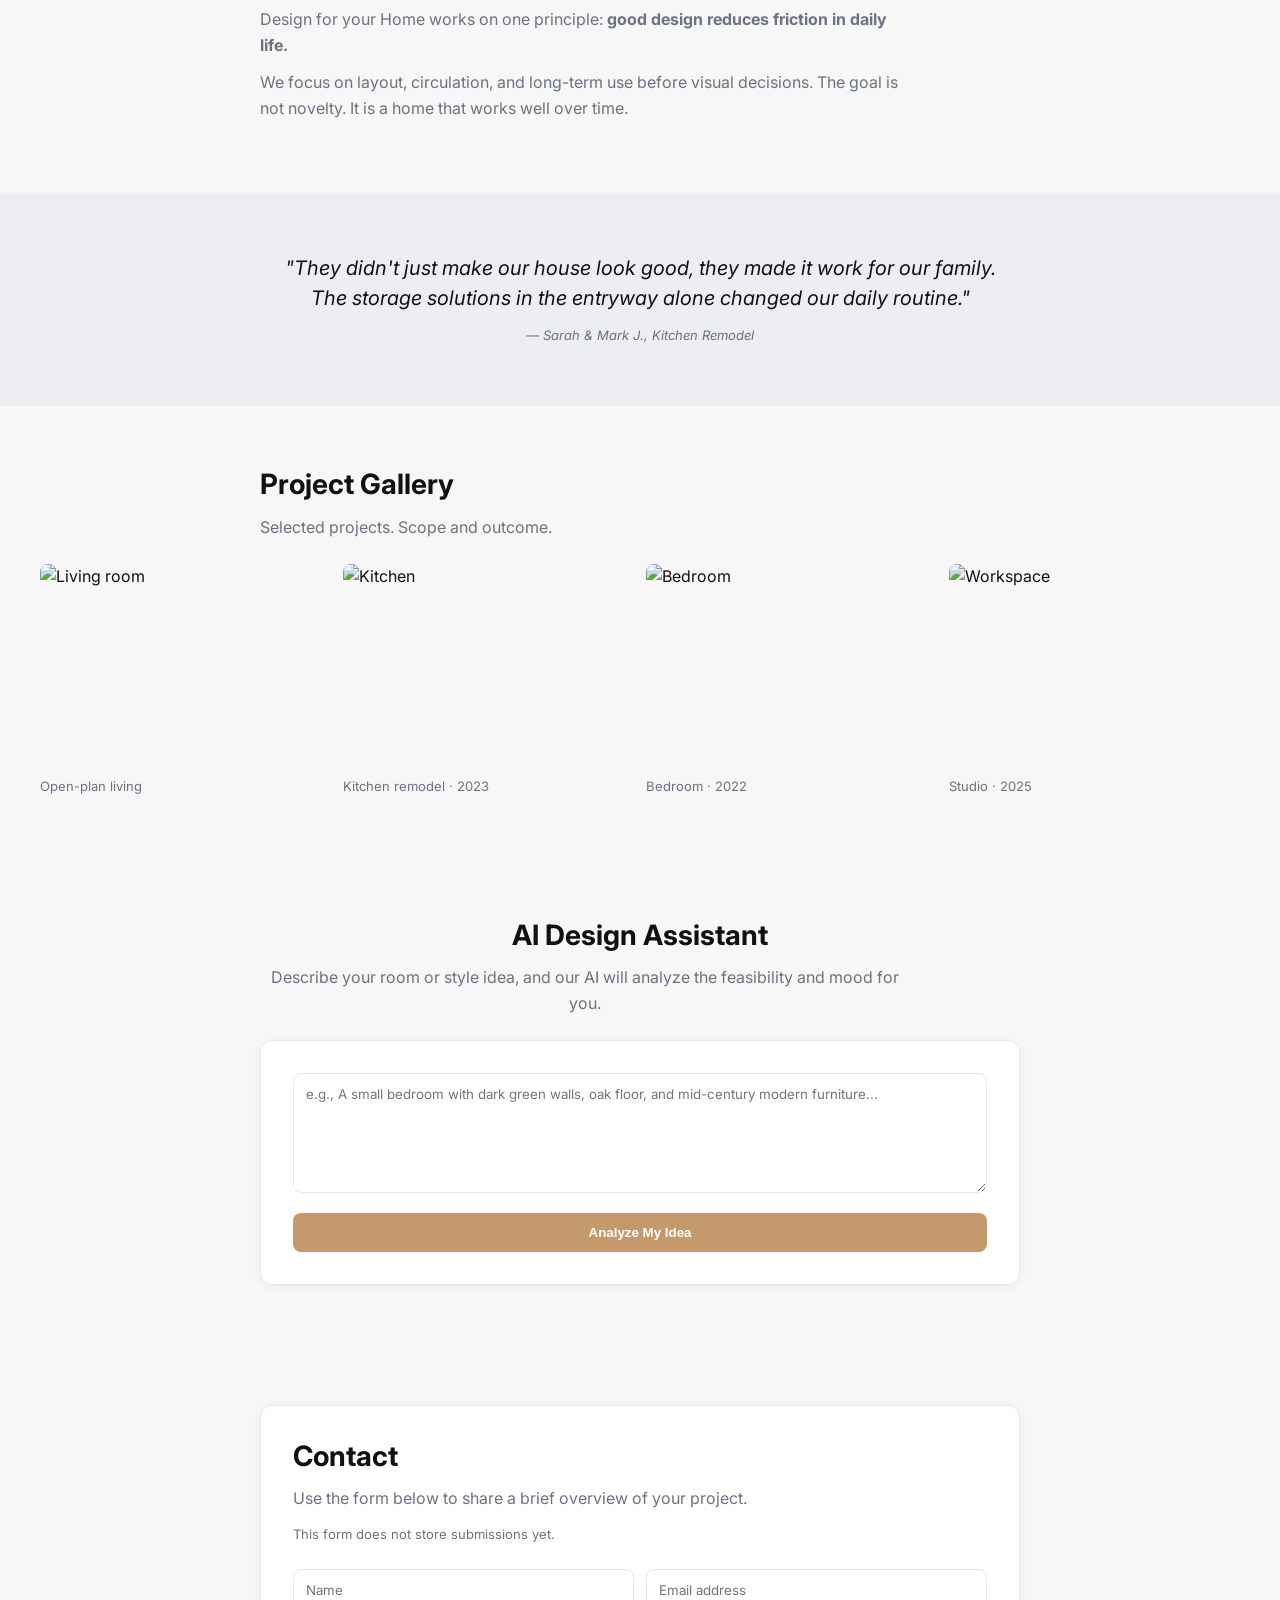
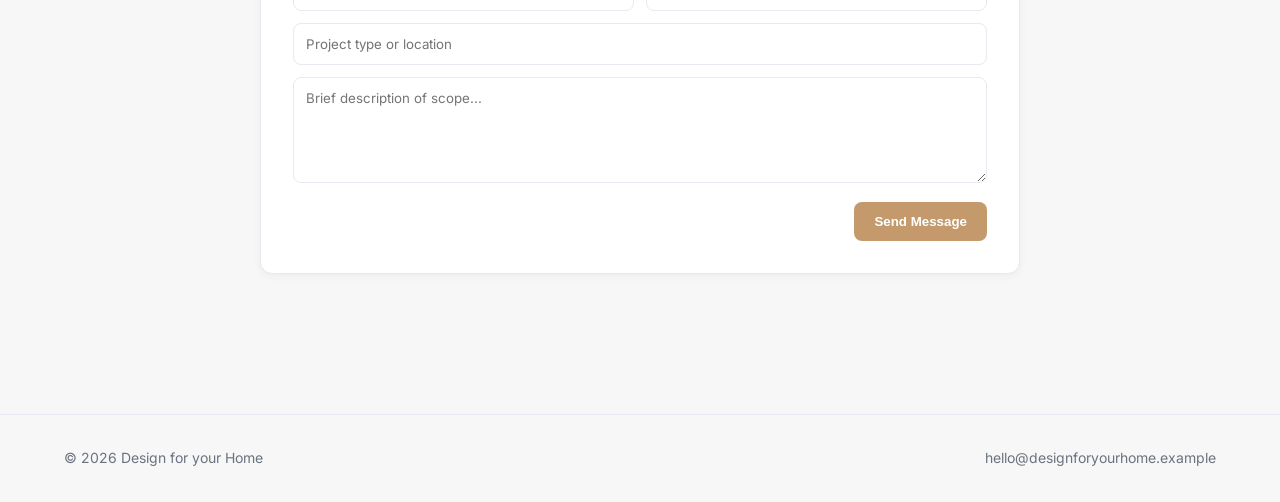
==== commit 62425f08: "feat: add AI Design Assistant and live backend integration for contact form" ====
--- a/index.html
+++ b/index.html
@@ -270,7 +270,29 @@
           </figure>
         </div>
       </section>
-
+      <section id="ai-feature" class="container section reveal">
+        <div class="section-narrow text-center">
+          <h2>AI Design Assistant</h2>
+          <p class="text-muted">
+            Describe your room or style idea, and our AI will analyze the
+            feasibility and mood for you.
+          </p>
+
+          <div class="card mt-md">
+            <textarea
+              id="aiInput"
+              class="input-field ai-textarea"
+              placeholder="e.g., A small bedroom with dark green walls, oak floor, and mid-century modern furniture..."
+            ></textarea>
+
+            <button id="aiBtn" class="btn btn-primary ai-button">
+              Analyze My Idea
+            </button>
+
+            <div id="aiResponse" class="ai-result hidden"></div>
+          </div>
+        </div>
+      </section>
       <section id="contact" class="container section reveal">
         <div class="section-narrow">
           <div class="card">
--- a/assets/css/style.css
+++ b/assets/css/style.css
@@ -137,11 +137,17 @@
 
 /* Navigation */
 .site-header {
-  background: var(--color-surface);
+  background: rgba(255, 255, 255, 0.85);
+
+  /* Add the blur effect */
+  backdrop-filter: blur(12px);
+  -webkit-backdrop-filter: blur(12px);
+
+  /* Keep these from before */
   position: sticky;
   top: 0;
   z-index: 100;
-  border-bottom: 1px solid var(--color-border);
+  border-bottom: 1px solid rgba(230, 233, 239, 0.5);
 }
 .site-header .container {
   display: flex;
@@ -276,6 +282,32 @@
   cursor: pointer;
 }
 
+/* --- AI Feature Styling --- */
+.ai-textarea {
+  min-height: 120px;
+  resize: vertical;
+  margin-bottom: var(--space-sm);
+}
+
+.ai-button {
+  width: 100%;
+}
+
+.ai-result {
+  margin-top: var(--space-md);
+  padding: var(--space-md);
+  background-color: var(--color-bg-alt); /* Uses your existing light gray */
+  border-radius: var(--radius-sm);
+  border-left: 4px solid var(--color-primary);
+  text-align: left;
+  white-space: pre-wrap;
+  color: var(--color-text-main);
+  font-size: 14px;
+}
+
+.ai-result.hidden {
+  display: none;
+}
 /* Animations */
 .reveal {
   opacity: 0;
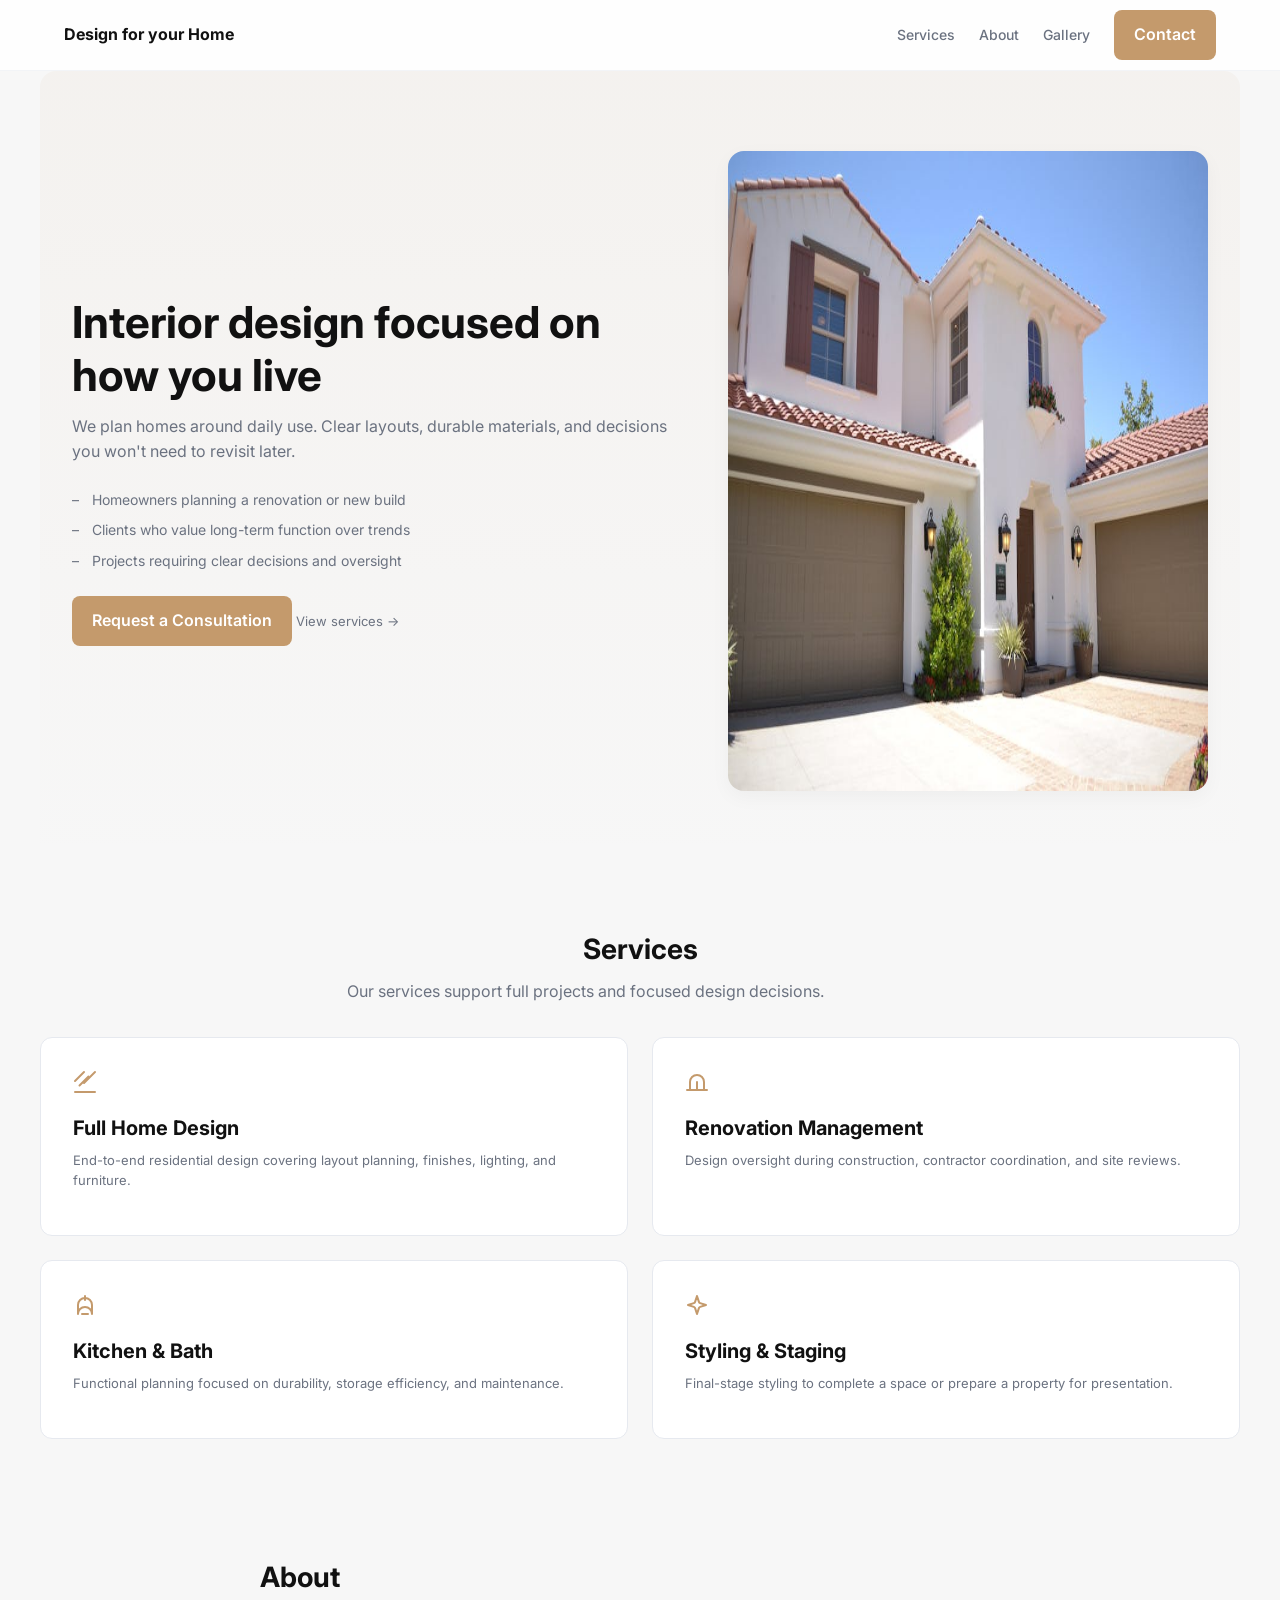
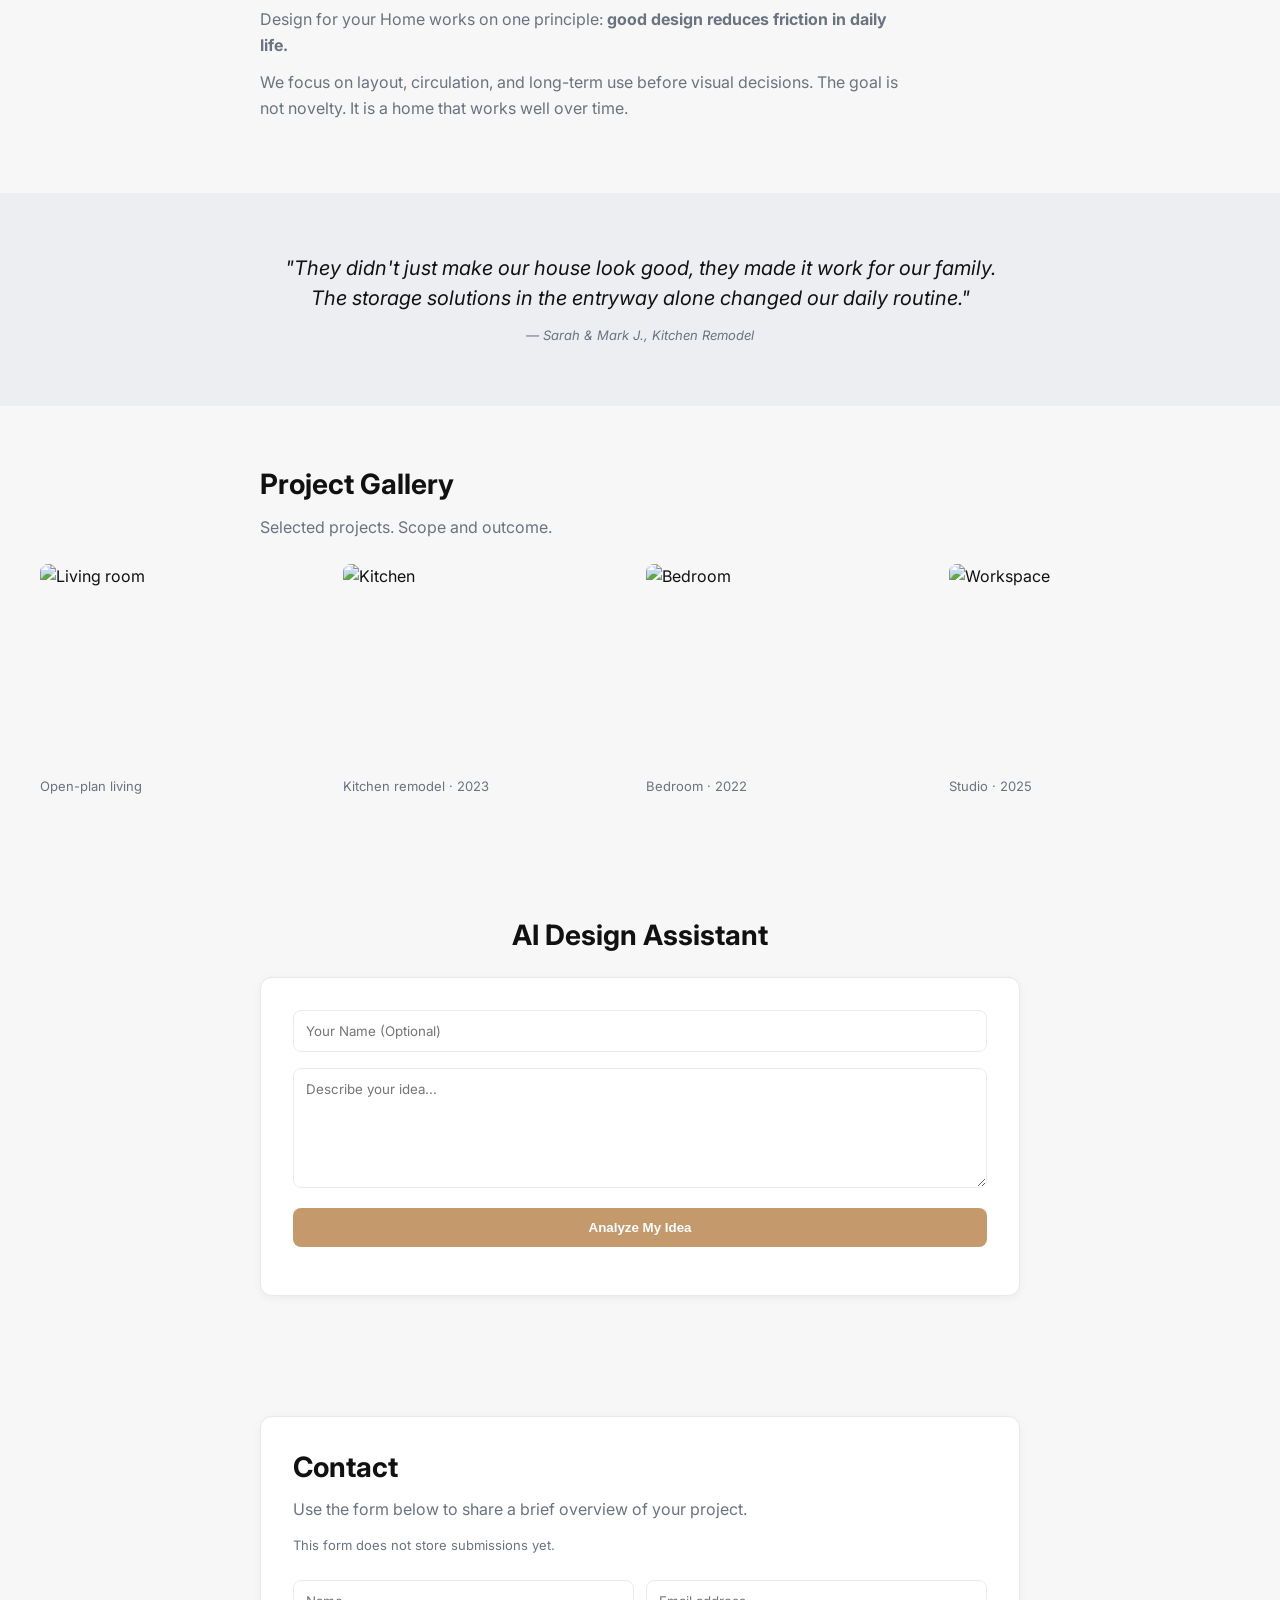
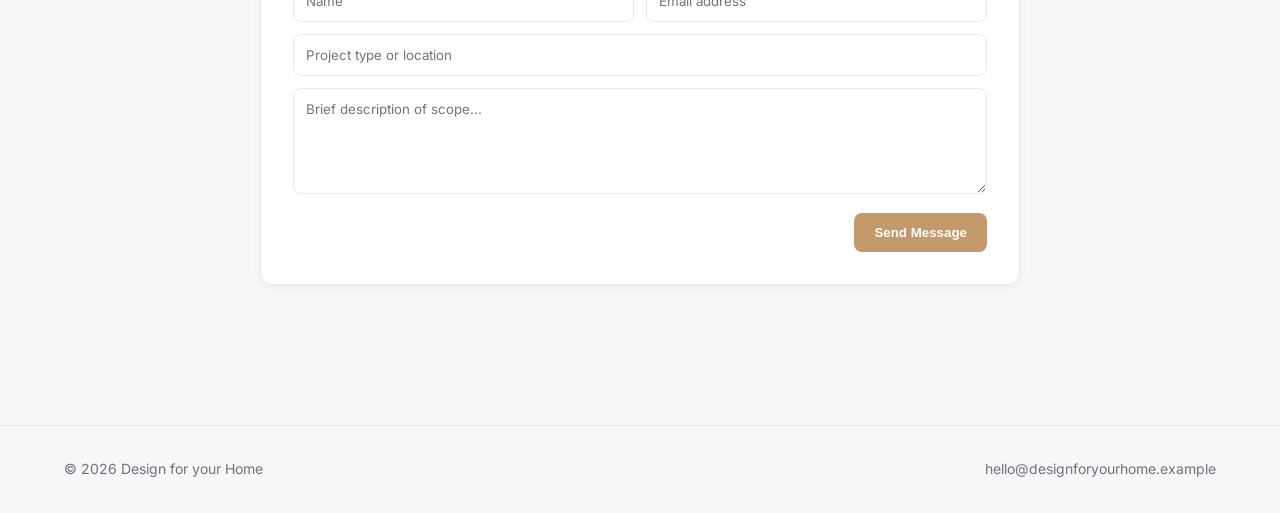
==== commit 964112d4: "fix: resolve JS syntax error and implement client name field for AI feature" ====
--- a/index.html
+++ b/index.html
@@ -273,22 +273,22 @@
       <section id="ai-feature" class="container section reveal">
         <div class="section-narrow text-center">
           <h2>AI Design Assistant</h2>
-          <p class="text-muted">
-            Describe your room or style idea, and our AI will analyze the
-            feasibility and mood for you.
-          </p>
-
           <div class="card mt-md">
+            <input
+              type="text"
+              id="aiName"
+              class="input-field"
+              placeholder="Your Name (Optional)"
+            />
+
             <textarea
               id="aiInput"
               class="input-field ai-textarea"
-              placeholder="e.g., A small bedroom with dark green walls, oak floor, and mid-century modern furniture..."
+              placeholder="Describe your idea..."
             ></textarea>
-
             <button id="aiBtn" class="btn btn-primary ai-button">
               Analyze My Idea
             </button>
-
             <div id="aiResponse" class="ai-result hidden"></div>
           </div>
         </div>
--- a/assets/css/style.css
+++ b/assets/css/style.css
@@ -283,14 +283,28 @@
 }
 
 /* --- AI Feature Styling --- */
+
+#aiName {
+  width: 100%;
+  margin-bottom: 1rem; /* The spacing that was inline */
+}
+
+/* Optional: Ensure the textarea also spans full width if not already set */
+#aiInput {
+  width: 100%;
+  min-height: 120px;
+  resize: vertical; /* Allows user to make it taller */
+}
 .ai-textarea {
   min-height: 120px;
   resize: vertical;
   margin-bottom: var(--space-sm);
+  width: 100%;
 }
 
 .ai-button {
   width: 100%;
+  margin-bottom: 1rem;
 }
 
 .ai-result {
